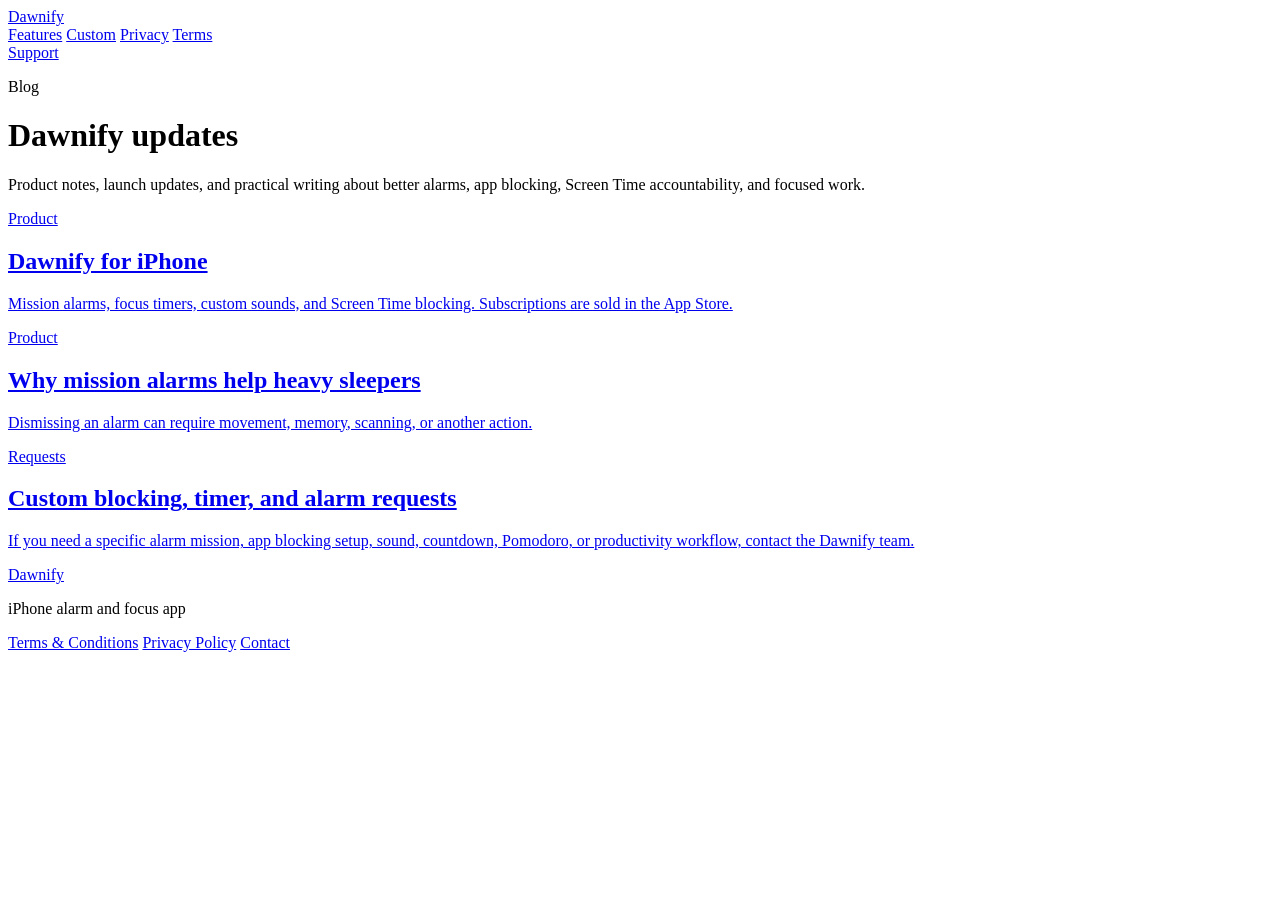
==== blog.html @ b3c149d0 "Remove the pre-launch checkout so the site only describes App Store purchases. Co-authored-by: Curso" ====
<!DOCTYPE html>
<html lang="en">
  <head>
    <meta charset="UTF-8" />
    <meta name="viewport" content="width=device-width, initial-scale=1.0" />
    <title>Blog - Dawnify</title>
    <meta
      name="description"
      content="Updates and articles from Dawnify, the iPhone alarm and focus app."
    />
    <link rel="preconnect" href="https://fonts.googleapis.com" />
    <link rel="preconnect" href="https://fonts.gstatic.com" crossorigin />
    <link
      href="https://fonts.googleapis.com/css2?family=Instrument+Sans:wght@400;500;600;700;800&family=Newsreader:opsz,wght@6..72,600;6..72,700&display=swap"
      rel="stylesheet"
    />
    <link rel="stylesheet" href="./styles.css" />
  </head>
  <body>
    <header class="site-header">
      <a class="brand" href="./index.html">Dawnify</a>
      <nav class="nav" aria-label="Main navigation">
        <a href="./index.html#features">Features</a>
        <a href="./index.html#custom">Custom</a>
        <a href="./privacy.html">Privacy</a>
        <a href="./terms.html">Terms</a>
      </nav>
      <a class="header-cta" href="./support.html">Support</a>
    </header>

    <main class="page-main">
      <p class="section-label">Blog</p>
      <h1>Dawnify updates</h1>
      <p>
        Product notes, launch updates, and practical writing about better
        alarms, app blocking, Screen Time accountability, and focused work.
      </p>

      <div class="post-list">
        <a class="post-card" href="./index.html#features">
          <span>Product</span>
          <h2>Dawnify for iPhone</h2>
          <p>
            Mission alarms, focus timers, custom sounds, and Screen Time
            blocking. Subscriptions are sold in the App Store.
          </p>
        </a>
        <a class="post-card" href="./index.html#features">
          <span>Product</span>
          <h2>Why mission alarms help heavy sleepers</h2>
          <p>
            Dismissing an alarm can require movement, memory, scanning, or
            another action.
          </p>
        </a>
        <a class="post-card" href="./index.html#custom">
          <span>Requests</span>
          <h2>Custom blocking, timer, and alarm requests</h2>
          <p>
            If you need a specific alarm mission, app blocking setup, sound,
            countdown, Pomodoro, or productivity workflow, contact the Dawnify
            team.
          </p>
        </a>
      </div>
    </main>

    <footer class="site-footer">
      <div>
        <a class="brand" href="./index.html">Dawnify</a>
        <p>iPhone alarm and focus app</p>
      </div>
      <nav aria-label="Footer navigation">
        <a href="./terms.html">Terms & Conditions</a>
        <a href="./privacy.html">Privacy Policy</a>
        <a href="mailto:support@dawnify.app">Contact</a>
      </nav>
    </footer>
  </body>
</html>
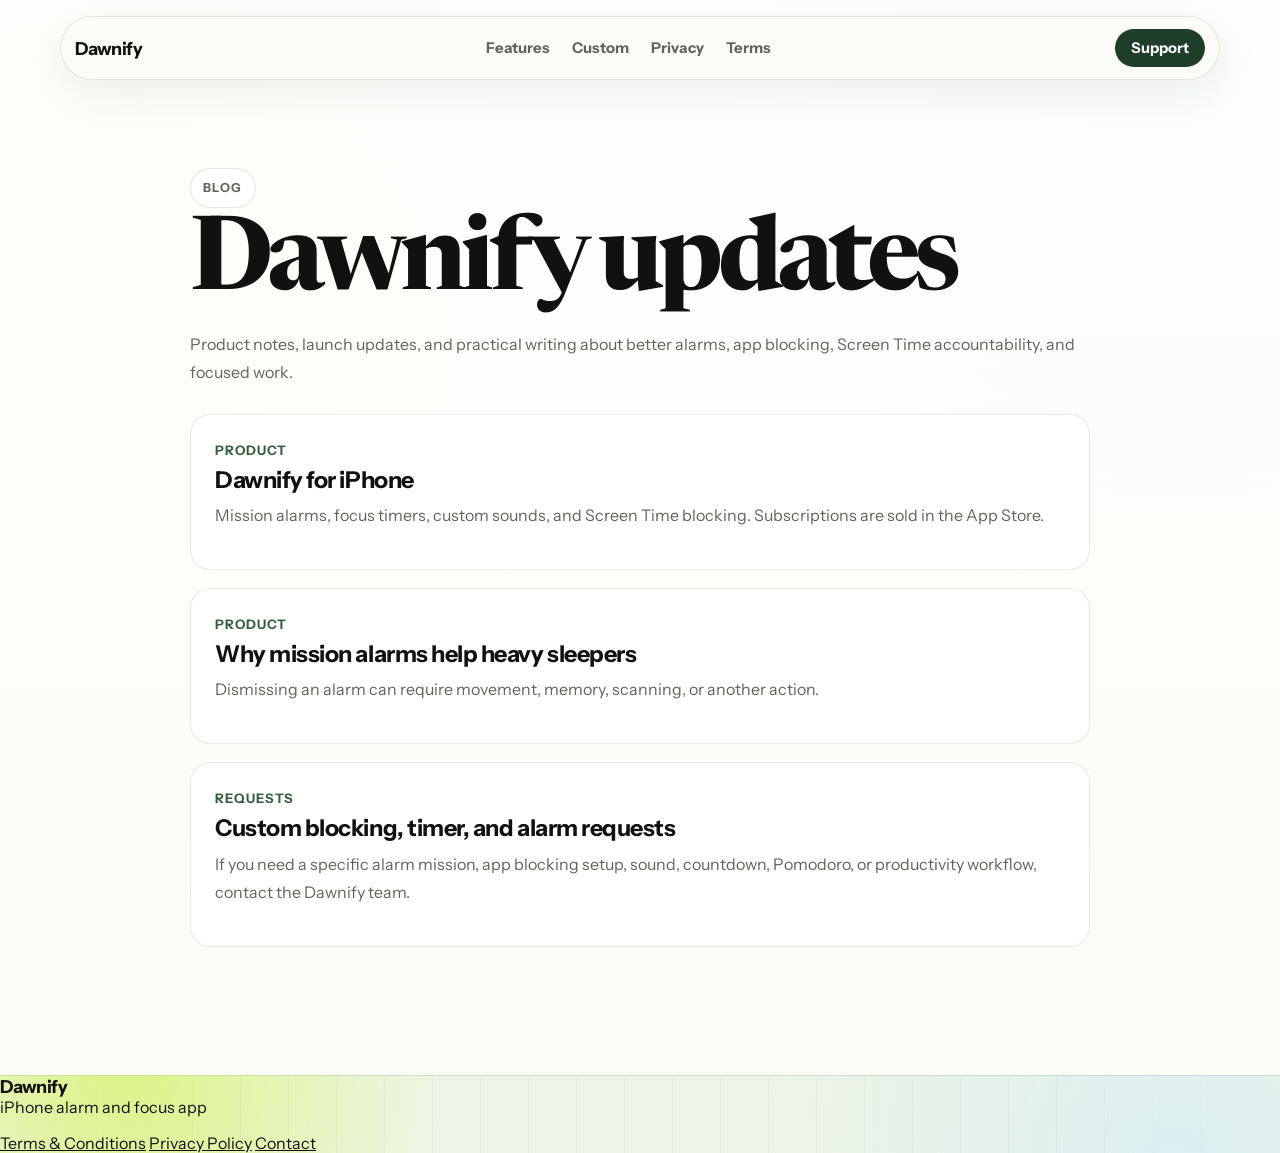
==== commit b970c666: "Finalize public legal and support pages" ====
--- a/blog.html
+++ b/blog.html
@@ -22,10 +22,10 @@
       <nav class="nav" aria-label="Main navigation">
         <a href="./index.html#features">Features</a>
         <a href="./index.html#custom">Custom</a>
-        <a href="./privacy.html">Privacy</a>
-        <a href="./terms.html">Terms</a>
+        <a href="/privacy">Privacy</a>
+        <a href="/terms">Terms</a>
       </nav>
-      <a class="header-cta" href="./support.html">Support</a>
+      <a class="header-cta" href="/support">Support</a>
     </header>
 
     <main class="page-main">
@@ -71,8 +71,8 @@
         <p>iPhone alarm and focus app</p>
       </div>
       <nav aria-label="Footer navigation">
-        <a href="./terms.html">Terms & Conditions</a>
-        <a href="./privacy.html">Privacy Policy</a>
+        <a href="/terms">Terms & Conditions</a>
+        <a href="/privacy">Privacy Policy</a>
         <a href="mailto:support@dawnify.app">Contact</a>
       </nav>
     </footer>
--- a/styles.css
+++ b/styles.css
@@ -0,0 +1,1575 @@
+:root {
+  color-scheme: light;
+  --ink: #11120f;
+  --muted: #60645c;
+  --line: #dfe4d7;
+  --paper: #fbfcf5;
+  --cream: #f2f7e8;
+  --mist: #e8f0dc;
+  --green: #355d3f;
+  --green-deep: #1f3e2a;
+  --lime: #d8f36d;
+  --blue: #d8edf4;
+  --white: #ffffff;
+  --shadow: 0 24px 80px rgba(31, 62, 42, 0.14);
+}
+
+* {
+  box-sizing: border-box;
+}
+
+html {
+  scroll-behavior: smooth;
+  scroll-padding-top: 96px;
+}
+
+body {
+  margin: 0;
+  min-width: 280px;
+  overflow-x: clip;
+  -webkit-text-size-adjust: 100%;
+  font-family: "Instrument Sans", sans-serif;
+  color: var(--ink);
+  background:
+    linear-gradient(180deg, rgba(255, 255, 255, 0.92), rgba(251, 252, 245, 0.72)),
+    radial-gradient(circle at 8% 12%, rgba(216, 243, 109, 0.34), transparent 28%),
+    radial-gradient(circle at 92% 8%, rgba(216, 237, 244, 0.7), transparent 30%),
+    var(--paper);
+}
+
+a {
+  color: inherit;
+}
+
+.site-header {
+  position: sticky;
+  top: 0;
+  z-index: 20;
+  display: flex;
+  align-items: center;
+  justify-content: space-between;
+  gap: 24px;
+  width: min(1160px, calc(100% - 32px));
+  margin: 16px auto 0;
+  padding: 12px 14px;
+  border: 1px solid rgba(53, 93, 63, 0.14);
+  border-radius: 999px;
+  background: rgba(251, 252, 245, 0.82);
+  backdrop-filter: blur(18px);
+  box-shadow: 0 12px 44px rgba(31, 62, 42, 0.08);
+}
+
+.brand {
+  font-weight: 800;
+  font-size: 1.12rem;
+  letter-spacing: -0.03em;
+  text-decoration: none;
+}
+
+.nav {
+  display: flex;
+  align-items: center;
+  gap: 22px;
+}
+
+.nav a {
+  color: var(--muted);
+  font-size: 0.93rem;
+  font-weight: 700;
+  text-decoration: none;
+}
+
+.header-cta {
+  padding: 10px 16px;
+  border-radius: 999px;
+  background: var(--green-deep);
+  color: var(--white);
+  font-size: 0.92rem;
+  font-weight: 800;
+  text-decoration: none;
+}
+
+.header-actions {
+  display: flex;
+  flex: 0 0 auto;
+  gap: 8px;
+  align-items: center;
+}
+
+.header-download {
+  display: inline-flex;
+  gap: 7px;
+  align-items: center;
+  min-height: 40px;
+  padding: 10px 14px;
+  border-radius: 999px;
+  background: var(--lime);
+  color: var(--green-deep);
+  font-size: 0.88rem;
+  font-weight: 800;
+  text-decoration: none;
+  transition: transform 180ms ease, box-shadow 180ms ease;
+}
+
+.header-download:hover {
+  transform: translateY(-2px);
+  box-shadow: 0 10px 22px rgba(31, 62, 42, 0.16);
+}
+
+.header-download svg {
+  width: 13px;
+  height: 16px;
+  flex: 0 0 auto;
+}
+
+.section-shell {
+  width: min(1160px, calc(100% - 32px));
+  margin: 0 auto;
+}
+
+.hero {
+  min-height: calc(100vh - 90px);
+  display: grid;
+  grid-template-columns: minmax(0, 1fr) minmax(320px, 440px);
+  align-items: center;
+  gap: 52px;
+  padding: 82px 0 72px;
+}
+
+.launch-pill,
+.section-label {
+  width: fit-content;
+  margin: 0 0 18px;
+  padding: 8px 12px;
+  border: 1px solid rgba(53, 93, 63, 0.14);
+  border-radius: 999px;
+  background: rgba(255, 255, 255, 0.72);
+  color: var(--green);
+  font-size: 0.78rem;
+  font-weight: 800;
+  letter-spacing: 0.12em;
+  text-transform: uppercase;
+}
+
+h1,
+h2,
+h3,
+p {
+  margin-top: 0;
+}
+
+h1 {
+  margin-bottom: 22px;
+  font-family: "Newsreader", serif;
+  font-size: clamp(5.4rem, 13vw, 11rem);
+  line-height: 0.78;
+  letter-spacing: -0.055em;
+}
+
+h2 {
+  margin-bottom: 16px;
+  max-width: 780px;
+  font-family: "Newsreader", serif;
+  font-size: clamp(2.25rem, 4vw, 4.6rem);
+  line-height: 0.96;
+  letter-spacing: -0.045em;
+}
+
+h3 {
+  margin-bottom: 12px;
+  font-size: 1.25rem;
+  letter-spacing: -0.02em;
+}
+
+.hero-lede {
+  max-width: 690px;
+  margin-bottom: 14px;
+  color: #343a31;
+  font-size: clamp(1.18rem, 2vw, 1.55rem);
+  line-height: 1.45;
+}
+
+.hero-support {
+  max-width: 640px;
+  margin-bottom: 28px;
+  color: var(--muted);
+  font-size: 1.05rem;
+  line-height: 1.65;
+}
+
+.hero-actions {
+  display: flex;
+  flex-wrap: wrap;
+  gap: 12px;
+  margin-bottom: 16px;
+}
+
+.app-store-cta {
+  display: inline-flex;
+  gap: 10px;
+  align-items: center;
+  justify-content: center;
+  min-height: 48px;
+  padding: 13px 20px;
+  border-radius: 999px;
+  background: var(--green-deep);
+  color: var(--white);
+  font-weight: 800;
+  text-decoration: none;
+  box-shadow: 0 16px 34px rgba(31, 62, 42, 0.22);
+  transition: transform 180ms ease, box-shadow 180ms ease;
+}
+
+.app-store-cta:hover {
+  transform: translateY(-2px);
+  box-shadow: 0 20px 42px rgba(31, 62, 42, 0.28);
+}
+
+.app-store-cta svg {
+  width: 15px;
+  height: 19px;
+  flex: 0 0 auto;
+}
+
+.app-store-badge {
+  display: inline-flex;
+  align-items: center;
+  width: fit-content;
+  margin-bottom: 18px;
+  border-radius: 12px;
+  text-decoration: none;
+  box-shadow: 0 18px 46px rgba(17, 18, 15, 0.16);
+  overflow: hidden;
+  transition:
+    transform 180ms ease,
+    box-shadow 180ms ease;
+}
+
+.app-store-badge:hover {
+  transform: translateY(-2px);
+  box-shadow: 0 22px 54px rgba(17, 18, 15, 0.22);
+}
+
+.app-store-badge img {
+  display: block;
+  width: 172px;
+  height: auto;
+}
+
+.app-store-badge.dark {
+  flex-shrink: 0;
+  margin-bottom: 0;
+}
+
+.button {
+  display: inline-flex;
+  align-items: center;
+  justify-content: center;
+  min-height: 48px;
+  padding: 13px 20px;
+  border: 1px solid transparent;
+  border-radius: 999px;
+  font-weight: 800;
+  text-decoration: none;
+  cursor: pointer;
+  touch-action: manipulation;
+  transition:
+    transform 180ms ease,
+    box-shadow 180ms ease,
+    background 180ms ease;
+}
+
+.button:hover {
+  transform: translateY(-2px);
+}
+
+.button:disabled {
+  cursor: wait;
+  opacity: 0.68;
+  transform: none;
+}
+
+.button.primary {
+  background: var(--green-deep);
+  color: var(--white);
+  box-shadow: 0 16px 34px rgba(31, 62, 42, 0.22);
+}
+
+.button.secondary {
+  border-color: rgba(31, 62, 42, 0.2);
+  background: rgba(255, 255, 255, 0.66);
+  color: var(--green-deep);
+}
+
+.button.light {
+  background: var(--white);
+}
+
+.microcopy {
+  max-width: 520px;
+  color: var(--muted);
+  font-size: 0.96rem;
+  line-height: 1.6;
+}
+
+.phone-stage {
+  display: grid;
+  place-items: center;
+  min-height: 560px;
+  border-radius: 36px;
+  background:
+    linear-gradient(140deg, rgba(216, 243, 109, 0.5), rgba(216, 237, 244, 0.75)),
+    var(--mist);
+  box-shadow: var(--shadow);
+  overflow: hidden;
+}
+
+.phone {
+  position: relative;
+  width: 292px;
+  padding: 8px;
+  border: 10px solid #151713;
+  border-radius: 46px;
+  background: #10130f;
+  box-shadow: 0 30px 80px rgba(17, 18, 15, 0.34);
+  transform: rotate(3deg);
+}
+
+.phone-top {
+  display: none;
+}
+
+.app-screen {
+  position: relative;
+  aspect-ratio: 1170 / 2532;
+  border-radius: 34px;
+  overflow: hidden;
+  background: #f9f8f5;
+}
+
+.app-screen::after {
+  content: "";
+  position: absolute;
+  inset: 0;
+  z-index: 1;
+  pointer-events: none;
+  background: linear-gradient(128deg, rgba(255, 255, 255, 0.3), transparent 22%, transparent 74%, rgba(216, 243, 109, 0.16));
+}
+
+.app-slide {
+  position: absolute;
+  inset: 0;
+  width: 100%;
+  height: 100%;
+  object-fit: cover;
+  opacity: 0;
+  animation: app-slide-show 15s infinite;
+}
+
+.app-slide-one {
+  animation-delay: 0s;
+}
+
+.app-slide-two {
+  animation-delay: 5s;
+}
+
+.app-slide-three {
+  animation-delay: 10s;
+}
+
+@keyframes app-slide-show {
+  0%,
+  27% {
+    opacity: 1;
+  }
+
+  33%,
+  100% {
+    opacity: 0;
+  }
+}
+
+.slideshow-indicator {
+  position: absolute;
+  right: 14px;
+  bottom: 14px;
+  z-index: 2;
+  display: flex;
+  gap: 5px;
+  padding: 7px;
+  border-radius: 999px;
+  background: rgba(17, 18, 15, 0.48);
+  backdrop-filter: blur(8px);
+}
+
+.slideshow-indicator span {
+  width: 6px;
+  height: 6px;
+  border-radius: 50%;
+  background: rgba(255, 255, 255, 0.5);
+  animation: app-slide-indicator 15s infinite;
+}
+
+.slideshow-indicator span:nth-child(2) {
+  animation-delay: 5s;
+}
+
+.slideshow-indicator span:nth-child(3) {
+  animation-delay: 10s;
+}
+
+@keyframes app-slide-indicator {
+  0%,
+  27% {
+    width: 18px;
+    background: var(--white);
+  }
+
+  33%,
+  100% {
+    width: 6px;
+    background: rgba(255, 255, 255, 0.5);
+  }
+}
+
+.custom-panel {
+  margin-bottom: 92px;
+  padding: 42px;
+  border: 1px solid rgba(53, 93, 63, 0.12);
+  border-radius: 30px;
+  background: rgba(255, 255, 255, 0.7);
+  box-shadow: var(--shadow);
+}
+
+.custom-panel p {
+  max-width: 860px;
+  color: #394033;
+  font-size: 1.12rem;
+  line-height: 1.7;
+}
+
+.section-heading {
+  margin-bottom: 28px;
+}
+
+.how-section {
+  margin-bottom: 92px;
+}
+
+.how-grid {
+  display: grid;
+  grid-template-columns: repeat(3, minmax(0, 1fr));
+  gap: 16px;
+}
+
+.how-card {
+  min-height: 230px;
+  padding: 26px;
+  border: 1px solid rgba(53, 93, 63, 0.13);
+  border-radius: 22px;
+  background: rgba(255, 255, 255, 0.78);
+  box-shadow: 0 18px 54px rgba(31, 62, 42, 0.08);
+}
+
+.how-card span {
+  display: inline-flex;
+  margin-bottom: 44px;
+  color: var(--green);
+  font-size: 0.82rem;
+  font-weight: 800;
+  letter-spacing: 0.08em;
+  text-transform: uppercase;
+}
+
+.how-card p {
+  color: var(--muted);
+  line-height: 1.65;
+}
+
+.mission-spotlight {
+  position: relative;
+  margin: 0 0 72px;
+  padding: clamp(46px, 5vw, 76px) 0;
+  overflow: hidden;
+  color: #f7f8f1;
+  background:
+    radial-gradient(circle at 92% 18%, rgba(216, 243, 109, 0.18), transparent 26%),
+    radial-gradient(circle at 8% 84%, rgba(100, 164, 136, 0.18), transparent 31%),
+    #11170f;
+}
+
+.mission-spotlight::before {
+  content: "";
+  position: absolute;
+  top: -128px;
+  right: 10%;
+  width: min(44vw, 620px);
+  aspect-ratio: 1;
+  border: 1px solid rgba(216, 243, 109, 0.12);
+  border-radius: 50%;
+  box-shadow:
+    0 0 0 42px rgba(216, 243, 109, 0.035),
+    0 0 0 84px rgba(216, 243, 109, 0.02);
+  pointer-events: none;
+}
+
+.mission-spotlight-inner {
+  position: relative;
+  z-index: 1;
+  width: min(1160px, calc(100% - 32px));
+  margin: 0 auto;
+}
+
+.mission-spotlight .section-label {
+  border-color: rgba(216, 243, 109, 0.22);
+  background: rgba(216, 243, 109, 0.08);
+  color: var(--lime);
+}
+
+.mission-spotlight-heading {
+  max-width: 620px;
+  margin-bottom: 28px;
+}
+
+.mission-spotlight-heading h2 {
+  margin-bottom: 14px;
+  color: var(--white);
+  font-size: clamp(2.5rem, 3.3vw, 3.6rem);
+  line-height: 0.98;
+  white-space: nowrap;
+}
+
+.mission-spotlight-heading > p:last-child {
+  max-width: 520px;
+  margin-bottom: 0;
+  color: rgba(247, 248, 241, 0.72);
+  font-size: 0.98rem;
+  line-height: 1.55;
+}
+
+.mission-navigator {
+  display: flex;
+  flex-wrap: wrap;
+  gap: 10px;
+  max-width: 1000px;
+  margin: 0 0 28px;
+}
+
+.mission-nav-link,
+.mission-nav-upcoming {
+  display: inline-flex;
+  gap: 8px;
+  align-items: center;
+  min-height: 44px;
+  padding: 6px 11px 6px 7px;
+  border: 1px solid rgba(247, 248, 241, 0.18);
+  border-radius: 999px;
+  background: rgba(247, 248, 241, 0.06);
+  color: rgba(247, 248, 241, 0.85);
+  font-size: 0.78rem;
+  font-weight: 800;
+  line-height: 1;
+  text-decoration: none;
+}
+
+.mission-nav-link {
+  transition: transform 180ms ease, background 180ms ease, border-color 180ms ease, color 180ms ease;
+}
+
+.mission-nav-link:hover,
+.mission-nav-link:focus-visible {
+  border-color: var(--lime);
+  background: var(--lime);
+  color: var(--green-deep);
+  outline: none;
+  transform: translateY(-2px);
+}
+
+.mission-nav-icon {
+  display: grid;
+  width: 32px;
+  height: 32px;
+  flex: 0 0 32px;
+  place-items: center;
+  overflow: hidden;
+  border: 2px solid #11170f;
+  border-radius: 50%;
+  background: #11170f;
+}
+
+.mission-nav-icon img {
+  display: block;
+  width: 120%;
+  height: 120%;
+  max-width: none;
+  object-fit: cover;
+}
+
+.mission-nav-upcoming {
+  opacity: 0.63;
+}
+
+.mission-nav-upcoming small {
+  padding: 4px 6px;
+  border-radius: 999px;
+  background: rgba(247, 248, 241, 0.1);
+  color: rgba(247, 248, 241, 0.64);
+  font-size: 0.6rem;
+  font-weight: 800;
+  letter-spacing: 0.06em;
+  text-transform: uppercase;
+}
+
+.mission-stack {
+  display: grid;
+  gap: clamp(20px, 2.6vw, 32px);
+}
+
+.mission-showcase {
+  overflow: hidden;
+  padding: clamp(24px, 4.5vw, 58px);
+  border-radius: 32px;
+  scroll-margin-top: 112px;
+}
+
+.mission-showcase-math,
+.mission-showcase-household,
+.mission-showcase-bible,
+.mission-showcase-scan {
+  background: var(--lime);
+  box-shadow: 0 30px 64px rgba(6, 17, 8, 0.2);
+}
+
+.mission-showcase-affirmations,
+.mission-showcase-walk,
+.mission-showcase-shake {
+  background: #f7f8f1;
+  box-shadow: 0 24px 52px rgba(0, 0, 0, 0.14);
+}
+
+.mission-showcase-grid {
+  display: grid;
+  grid-template-columns: minmax(250px, 0.9fr) minmax(360px, 1.1fr);
+  gap: clamp(28px, 5vw, 78px);
+  max-width: 1040px;
+  margin: 0;
+  align-items: center;
+}
+
+.mission-brief {
+  max-width: 450px;
+}
+
+.mission-brief-topline {
+  display: flex;
+  justify-content: space-between;
+  gap: 16px;
+  color: rgba(16, 35, 18, 0.62);
+  font-size: 0.75rem;
+  font-weight: 800;
+  letter-spacing: 0.1em;
+  text-transform: uppercase;
+}
+
+.mission-symbol {
+  width: 54px;
+  height: 54px;
+  display: grid;
+  place-items: center;
+  margin: 24px 0 18px;
+  border-radius: 18px;
+  background: var(--green-deep);
+  color: var(--lime);
+  font-family: "Newsreader", serif;
+  font-size: 2.7rem;
+  font-weight: 700;
+  line-height: 1;
+  box-shadow: 0 16px 32px rgba(15, 36, 18, 0.16);
+}
+
+.mission-symbol-affirmation {
+  padding-bottom: 14px;
+  font-size: 4.1rem;
+}
+
+.mission-brief h3 {
+  margin-bottom: 10px;
+  color: var(--green-deep);
+  font-family: "Newsreader", serif;
+  font-size: clamp(2rem, 3vw, 2.75rem);
+  letter-spacing: -0.045em;
+}
+
+.mission-summary {
+  margin-bottom: 18px;
+  color: rgba(16, 35, 18, 0.74);
+  font-size: 0.95rem;
+  line-height: 1.5;
+}
+
+.mission-steps {
+  display: grid;
+  gap: 10px;
+  margin: 0;
+  padding: 0;
+  list-style: none;
+}
+
+.mission-steps li {
+  display: grid;
+  grid-template-columns: 24px 1fr;
+  gap: 10px;
+  align-items: baseline;
+  color: rgba(16, 35, 18, 0.86);
+  font-size: 0.88rem;
+  line-height: 1.4;
+}
+
+.mission-steps span {
+  color: rgba(16, 35, 18, 0.62);
+  font-size: 0.7rem;
+  font-weight: 800;
+  letter-spacing: 0.08em;
+}
+
+.mission-video-panel {
+  position: relative;
+  margin: 0;
+  padding: 8px;
+  border: 1px solid rgba(16, 35, 18, 0.3);
+  border-radius: 26px;
+  background: #030403;
+  box-shadow:
+    0 26px 58px rgba(15, 36, 18, 0.28),
+    0 0 0 1px rgba(255, 255, 255, 0.2);
+}
+
+.mission-video-panel::before {
+  content: "";
+  position: absolute;
+  inset: -1px;
+  z-index: -1;
+  border-radius: inherit;
+  background: linear-gradient(135deg, rgba(255, 255, 255, 0.3), transparent 38%, rgba(15, 36, 18, 0.14));
+  filter: blur(22px);
+  opacity: 0.74;
+}
+
+.mission-video-glow {
+  position: absolute;
+  top: 21%;
+  right: 23%;
+  width: 36%;
+  aspect-ratio: 1;
+  border-radius: 50%;
+  background: rgba(216, 243, 109, 0.28);
+  filter: blur(54px);
+  pointer-events: none;
+}
+
+.mission-video {
+  position: relative;
+  z-index: 1;
+  display: block;
+  width: 100%;
+  aspect-ratio: 4 / 3;
+  border-radius: 18px;
+  background: #000;
+  object-fit: cover;
+}
+
+.mission-video-panel figcaption {
+  position: relative;
+  z-index: 2;
+  display: flex;
+  gap: 9px;
+  align-items: center;
+  padding: 10px 6px 2px;
+  color: rgba(247, 248, 241, 0.7);
+  font-size: 0.76rem;
+  font-weight: 700;
+}
+
+.mission-status-dot {
+  width: 8px;
+  height: 8px;
+  border-radius: 50%;
+  background: var(--lime);
+  box-shadow: 0 0 0 5px rgba(216, 243, 109, 0.12);
+}
+
+.mission-showcase-affirmations .mission-video-panel,
+.mission-showcase-walk .mission-video-panel,
+.mission-showcase-shake .mission-video-panel {
+  order: -1;
+}
+
+.feature-grid {
+  display: grid;
+  grid-template-columns: repeat(3, minmax(0, 1fr));
+  gap: 16px;
+  margin-bottom: 92px;
+}
+
+.feature-card {
+  min-height: 250px;
+  padding: 26px;
+  border: 1px solid rgba(53, 93, 63, 0.13);
+  border-radius: 22px;
+  background: rgba(255, 255, 255, 0.76);
+  transition:
+    transform 180ms ease,
+    border-color 180ms ease;
+}
+
+.feature-card:hover {
+  transform: translateY(-4px);
+  border-color: rgba(53, 93, 63, 0.36);
+}
+
+.feature-index {
+  display: inline-flex;
+  margin-bottom: 48px;
+  color: var(--green);
+  font-size: 0.82rem;
+  font-weight: 800;
+}
+
+.feature-card p,
+.proof-list p,
+.faq-list p {
+  color: var(--muted);
+  line-height: 1.65;
+}
+
+.split-section {
+  display: grid;
+  grid-template-columns: 0.95fr 1.05fr;
+  gap: 50px;
+  align-items: start;
+  margin-bottom: 92px;
+}
+
+.proof-list {
+  display: grid;
+  gap: 14px;
+}
+
+.proof-list div {
+  padding: 22px;
+  border: 1px solid rgba(53, 93, 63, 0.12);
+  border-radius: 20px;
+  background: rgba(242, 247, 232, 0.88);
+}
+
+.proof-list strong {
+  display: block;
+  margin-bottom: 8px;
+}
+
+.proof-list p {
+  margin-bottom: 0;
+}
+
+label {
+  display: grid;
+  gap: 8px;
+  color: rgba(255, 255, 255, 0.78);
+  font-size: 0.9rem;
+  font-weight: 800;
+}
+
+input,
+select,
+textarea {
+  width: 100%;
+  min-height: 48px;
+  padding: 0 14px;
+  border: 1px solid rgba(255, 255, 255, 0.18);
+  border-radius: 14px;
+  background: rgba(255, 255, 255, 0.96);
+  color: var(--ink);
+  font: inherit;
+  font-size: 16px;
+}
+
+textarea {
+  min-height: 112px;
+  padding: 14px;
+  resize: vertical;
+}
+
+.conditional-field[hidden] {
+  display: none;
+}
+
+.honeypot {
+  position: absolute;
+  width: 1px;
+  height: 1px;
+  overflow: hidden;
+  clip: rect(0 0 0 0);
+  white-space: nowrap;
+}
+
+.form-feedback {
+  padding: 16px 18px;
+  border: 1px solid rgba(255, 255, 255, 0.14);
+  border-radius: 18px;
+  background: rgba(255, 255, 255, 0.12);
+}
+
+.form-feedback strong {
+  display: block;
+  margin-bottom: 8px;
+  color: var(--white);
+}
+
+.custom-panel {
+  background:
+    linear-gradient(135deg, rgba(255, 255, 255, 0.82), rgba(216, 237, 244, 0.78)),
+    var(--blue);
+}
+
+.faq-section {
+  margin-bottom: 96px;
+}
+
+.faq-list {
+  display: grid;
+  gap: 12px;
+}
+
+details {
+  padding: 22px 24px;
+  border: 1px solid rgba(53, 93, 63, 0.13);
+  border-radius: 18px;
+  background: rgba(255, 255, 255, 0.76);
+}
+
+summary {
+  cursor: pointer;
+  font-weight: 800;
+}
+
+details p {
+  margin: 14px 0 0;
+}
+
+.site-footer {
+  position: relative;
+  overflow: hidden;
+  margin-top: 32px;
+  border-top: 1px solid rgba(53, 93, 63, 0.14);
+  background:
+    radial-gradient(circle at 10% 0%, rgba(216, 243, 109, 0.78), transparent 27%),
+    radial-gradient(circle at 92% 110%, rgba(216, 237, 244, 0.82), transparent 35%),
+    #eef4e5;
+}
+
+.site-footer::before {
+  content: "";
+  position: absolute;
+  inset: 0;
+  pointer-events: none;
+  opacity: 0.35;
+  background-image: linear-gradient(90deg, rgba(31, 62, 42, 0.09) 1px, transparent 1px);
+  background-size: 48px 48px;
+  mask-image: linear-gradient(90deg, transparent, black 16%, black 84%, transparent);
+}
+
+.footer-inner {
+  position: relative;
+  width: min(1160px, calc(100% - 32px));
+  margin: 0 auto;
+  padding: 62px 0 26px;
+}
+
+.footer-grid {
+  display: grid;
+  grid-template-columns: minmax(250px, 1.45fr) repeat(2, minmax(120px, 0.7fr)) minmax(190px, 0.95fr);
+  gap: 36px;
+}
+
+.footer-brand {
+  display: inline-block;
+  margin-bottom: 16px;
+  color: var(--green-deep);
+  font-family: "Newsreader", serif;
+  font-size: 3rem;
+  font-weight: 700;
+  letter-spacing: -0.06em;
+  line-height: 0.8;
+  text-decoration: none;
+}
+
+.footer-brand span {
+  color: #8aad32;
+}
+
+.footer-intro > p {
+  max-width: 300px;
+  margin-bottom: 22px;
+  color: #465244;
+  line-height: 1.55;
+}
+
+.footer-cta {
+  display: inline-flex;
+  gap: 10px;
+  align-items: center;
+  padding-bottom: 5px;
+  border-bottom: 2px solid var(--green-deep);
+  color: var(--green-deep);
+  font-size: 0.9rem;
+  font-weight: 800;
+  text-decoration: none;
+  transition: gap 180ms ease;
+}
+
+.footer-cta:hover {
+  gap: 15px;
+}
+
+.footer-heading {
+  margin-bottom: 14px;
+  color: var(--green-deep);
+  font-size: 0.76rem;
+  font-weight: 800;
+  letter-spacing: 0.1em;
+  text-transform: uppercase;
+}
+
+.footer-nav {
+  display: grid;
+  align-content: start;
+  gap: 10px;
+}
+
+.footer-nav a {
+  width: fit-content;
+  color: #52604f;
+  font-size: 0.92rem;
+  font-weight: 700;
+  text-decoration: none;
+  transition: color 180ms ease, transform 180ms ease;
+}
+
+.footer-nav a:hover {
+  color: var(--green-deep);
+  transform: translateX(3px);
+}
+
+.footer-social-note {
+  margin: -4px 0 15px;
+  color: #637060;
+  font-size: 0.82rem;
+  line-height: 1.45;
+}
+
+.footer-social-list {
+  display: flex;
+  flex-wrap: wrap;
+  gap: 8px;
+}
+
+.footer-social-item {
+  display: inline-flex;
+  gap: 7px;
+  align-items: center;
+  padding: 7px 9px 7px 7px;
+  border: 1px solid rgba(31, 62, 42, 0.14);
+  border-radius: 999px;
+  background: rgba(255, 255, 255, 0.52);
+  color: #52604f;
+  font-size: 0.76rem;
+  font-weight: 800;
+  text-decoration: none;
+  transition: border-color 180ms ease, color 180ms ease, transform 180ms ease;
+}
+
+.footer-social-item[href]:hover {
+  border-color: var(--green-deep);
+  color: var(--green-deep);
+  transform: translateY(-2px);
+}
+
+.footer-social-icon {
+  width: 18px;
+  height: 18px;
+  flex: 0 0 auto;
+  fill: currentColor;
+}
+
+.footer-social-icon rect,
+.footer-social-icon circle {
+  fill: none;
+  stroke: currentColor;
+  stroke-width: 2;
+}
+
+.footer-social-icon circle:last-child {
+  fill: currentColor;
+  stroke: none;
+}
+
+.footer-social-item-disabled {
+  opacity: 0.58;
+}
+
+.footer-bottom {
+  display: flex;
+  align-items: center;
+  justify-content: space-between;
+  gap: 20px;
+  margin-top: 48px;
+  padding-top: 20px;
+  border-top: 1px solid rgba(31, 62, 42, 0.15);
+}
+
+.footer-bottom p {
+  margin: 0;
+  color: #637060;
+  font-size: 0.8rem;
+  font-weight: 700;
+}
+
+.footer-contact {
+  display: inline-flex;
+  flex-direction: column;
+  gap: 3px;
+  color: #52604f;
+  font-size: 0.86rem;
+  font-weight: 800;
+  line-height: 1.2;
+  text-decoration: none;
+}
+
+.footer-contact span {
+  color: var(--green-deep);
+  font-size: 0.68rem;
+  font-weight: 800;
+  letter-spacing: 0.1em;
+  text-transform: uppercase;
+}
+
+.footer-contact:hover {
+  color: var(--green-deep);
+  text-decoration: underline;
+  text-decoration-thickness: 1px;
+  text-underline-offset: 3px;
+}
+
+.footer-status {
+  display: inline-flex;
+  gap: 8px;
+  align-items: center;
+}
+
+.footer-status span {
+  width: 8px;
+  height: 8px;
+  border-radius: 50%;
+  background: #7eaa21;
+  box-shadow: 0 0 0 5px rgba(126, 170, 33, 0.15);
+}
+
+.page-main {
+  width: min(900px, calc(100% - 32px));
+  margin: 0 auto;
+  padding: 88px 0 96px;
+}
+
+.page-main h1 {
+  margin-bottom: 24px;
+  font-size: clamp(3.4rem, 8vw, 6.8rem);
+}
+
+.page-main article {
+  padding: 36px;
+  border: 1px solid rgba(53, 93, 63, 0.12);
+  border-radius: 26px;
+  background: rgba(255, 255, 255, 0.74);
+  box-shadow: var(--shadow);
+}
+
+.page-main p,
+.page-main li {
+  color: var(--muted);
+  line-height: 1.75;
+}
+
+.page-main h2 {
+  margin-top: 34px;
+  font-family: "Instrument Sans", sans-serif;
+  font-size: 1.45rem;
+  letter-spacing: -0.02em;
+}
+
+.post-list {
+  display: grid;
+  gap: 18px;
+  margin-top: 28px;
+}
+
+.post-card {
+  display: block;
+  padding: 24px;
+  border: 1px solid rgba(53, 93, 63, 0.12);
+  border-radius: 20px;
+  background: rgba(255, 255, 255, 0.78);
+  text-decoration: none;
+  transition: transform 180ms ease;
+}
+
+.post-card:hover {
+  transform: translateY(-3px);
+}
+
+.post-card span {
+  color: var(--green);
+  font-weight: 800;
+  font-size: 0.82rem;
+  letter-spacing: 0.08em;
+  text-transform: uppercase;
+}
+
+.post-card h2 {
+  margin: 10px 0;
+}
+
+.reveal {
+  animation: reveal 620ms ease both;
+}
+
+@keyframes reveal {
+  from {
+    opacity: 0;
+    transform: translateY(16px);
+  }
+
+  to {
+    opacity: 1;
+    transform: translateY(0);
+  }
+}
+
+@media (max-width: 900px) {
+  .site-header {
+    align-items: center;
+    border-radius: 24px;
+  }
+
+  .nav {
+    display: none;
+  }
+
+  .hero,
+  .split-section,
+  .mission-showcase-grid {
+    grid-template-columns: 1fr;
+  }
+
+  .hero {
+    min-height: auto;
+    gap: 34px;
+    padding-top: 56px;
+  }
+
+  .phone-stage {
+    min-height: 500px;
+  }
+
+  .mission-showcase-grid {
+    gap: 22px;
+    max-width: none;
+    margin: 0;
+  }
+
+  .mission-brief {
+    max-width: none;
+  }
+
+  .mission-showcase-affirmations .mission-video-panel,
+  .mission-showcase-walk .mission-video-panel,
+  .mission-showcase-shake .mission-video-panel {
+    order: initial;
+  }
+
+  .feature-grid {
+    grid-template-columns: repeat(2, minmax(0, 1fr));
+  }
+
+  .how-grid {
+    grid-template-columns: 1fr;
+  }
+
+  .footer-grid {
+    grid-template-columns: 1.25fr 0.75fr 0.75fr;
+  }
+
+  .footer-socials {
+    grid-column: 1 / -1;
+  }
+
+}
+
+@media (max-width: 620px) {
+  .section-shell,
+  .site-header,
+  .page-main {
+    width: min(100% - 24px, 1160px);
+  }
+
+  .header-cta,
+  .header-download {
+    display: inline-flex;
+    align-items: center;
+    justify-content: center;
+    min-height: 44px;
+    padding: 9px 14px;
+    font-size: 0.82rem;
+  }
+
+  h1 {
+    font-size: clamp(4.2rem, 23vw, 5.2rem);
+  }
+
+  h2 {
+    font-size: clamp(2.05rem, 10.5vw, 2.5rem);
+  }
+
+  .site-header {
+    margin-top: max(8px, env(safe-area-inset-top));
+    padding: 8px 10px 8px 14px;
+    border-radius: 20px;
+  }
+
+  .hero {
+    gap: 28px;
+    padding: 44px 0 58px;
+  }
+
+  .hero-lede {
+    font-size: 1.1rem;
+  }
+
+  .hero-support {
+    margin-bottom: 22px;
+    font-size: 1rem;
+  }
+
+  .hero-actions {
+    display: grid;
+    grid-template-columns: 1fr;
+  }
+
+  .hero-actions .button,
+  .hero-actions .app-store-cta {
+    width: 100%;
+  }
+
+  .button {
+    min-height: 50px;
+  }
+
+  .feature-grid {
+    grid-template-columns: 1fr;
+  }
+
+  .custom-panel,
+  .page-main article {
+    padding: 22px;
+    border-radius: 22px;
+  }
+
+  .custom-panel,
+  .how-section,
+  .mission-spotlight,
+  .feature-grid,
+  .split-section {
+    margin-bottom: 64px;
+  }
+
+  .section-heading {
+    margin-bottom: 22px;
+  }
+
+  .mission-spotlight {
+    padding: 44px 0;
+  }
+
+  .mission-spotlight-inner {
+    width: min(100% - 24px, 1160px);
+  }
+
+  .mission-spotlight-heading {
+    margin-bottom: 22px;
+  }
+
+  .mission-spotlight-heading h2 {
+    font-size: clamp(1.9rem, 9vw, 2.35rem);
+  }
+
+  .mission-showcase {
+    padding: 24px;
+    border-radius: 24px;
+  }
+
+  .mission-symbol {
+    width: 52px;
+    height: 52px;
+    margin: 20px 0 16px;
+    border-radius: 17px;
+    font-size: 2.4rem;
+  }
+
+  .mission-video-panel {
+    padding: 6px;
+    border-radius: 22px;
+  }
+
+  .mission-video {
+    border-radius: 16px;
+  }
+
+  .how-card,
+  .feature-card {
+    min-height: auto;
+    padding: 22px;
+  }
+
+  .how-card span,
+  .feature-index {
+    margin-bottom: 24px;
+  }
+
+  .split-section {
+    gap: 24px;
+  }
+
+  details {
+    padding: 18px;
+  }
+
+  .faq-section {
+    margin-bottom: 64px;
+  }
+
+  .phone-stage {
+    min-height: auto;
+    padding: 28px 16px;
+    border-radius: 26px;
+  }
+
+  .phone {
+    width: min(260px, 100%);
+    border-width: 8px;
+    border-radius: 40px;
+    transform: none;
+  }
+
+  .app-screen {
+    border-radius: 31px;
+  }
+
+  .app-store-badge {
+    width: fit-content;
+    justify-content: center;
+  }
+
+  .app-store-badge img {
+    width: 160px;
+  }
+
+  .footer-inner {
+    width: min(100% - 24px, 1160px);
+    padding: 46px 0 max(26px, env(safe-area-inset-bottom));
+  }
+
+  .footer-grid {
+    grid-template-columns: 1fr 1fr;
+    gap: 34px 20px;
+  }
+
+  .footer-intro,
+  .footer-socials {
+    grid-column: 1 / -1;
+  }
+
+  .footer-bottom {
+    align-items: flex-start;
+    flex-direction: column;
+    gap: 10px;
+    margin-top: 38px;
+  }
+
+  .page-main {
+    padding: 52px 0 68px;
+  }
+
+  .page-main h1 {
+    font-size: clamp(3rem, 18vw, 4.5rem);
+  }
+
+  .page-main ul,
+  .page-main ol {
+    padding-left: 20px;
+  }
+
+  .page-main a {
+    overflow-wrap: anywhere;
+  }
+}
+
+@media (max-width: 360px) {
+  .section-shell,
+  .site-header,
+  .page-main {
+    width: calc(100% - 16px);
+  }
+
+  .header-cta,
+  .header-download {
+    padding-inline: 12px;
+  }
+
+  h1 {
+    font-size: 4.15rem;
+  }
+
+  .custom-panel,
+  .page-main article {
+    padding: 20px;
+  }
+
+  .phone {
+    width: 240px;
+  }
+
+}
+
+@media (prefers-reduced-motion: reduce) {
+  html {
+    scroll-behavior: auto;
+  }
+
+  *,
+  *::before,
+  *::after {
+    animation-duration: 0.01ms !important;
+    animation-iteration-count: 1 !important;
+    transition-duration: 0.01ms !important;
+  }
+
+  .app-slide,
+  .slideshow-indicator span {
+    animation: none;
+  }
+
+  .app-slide-one {
+    opacity: 1;
+  }
+
+}
